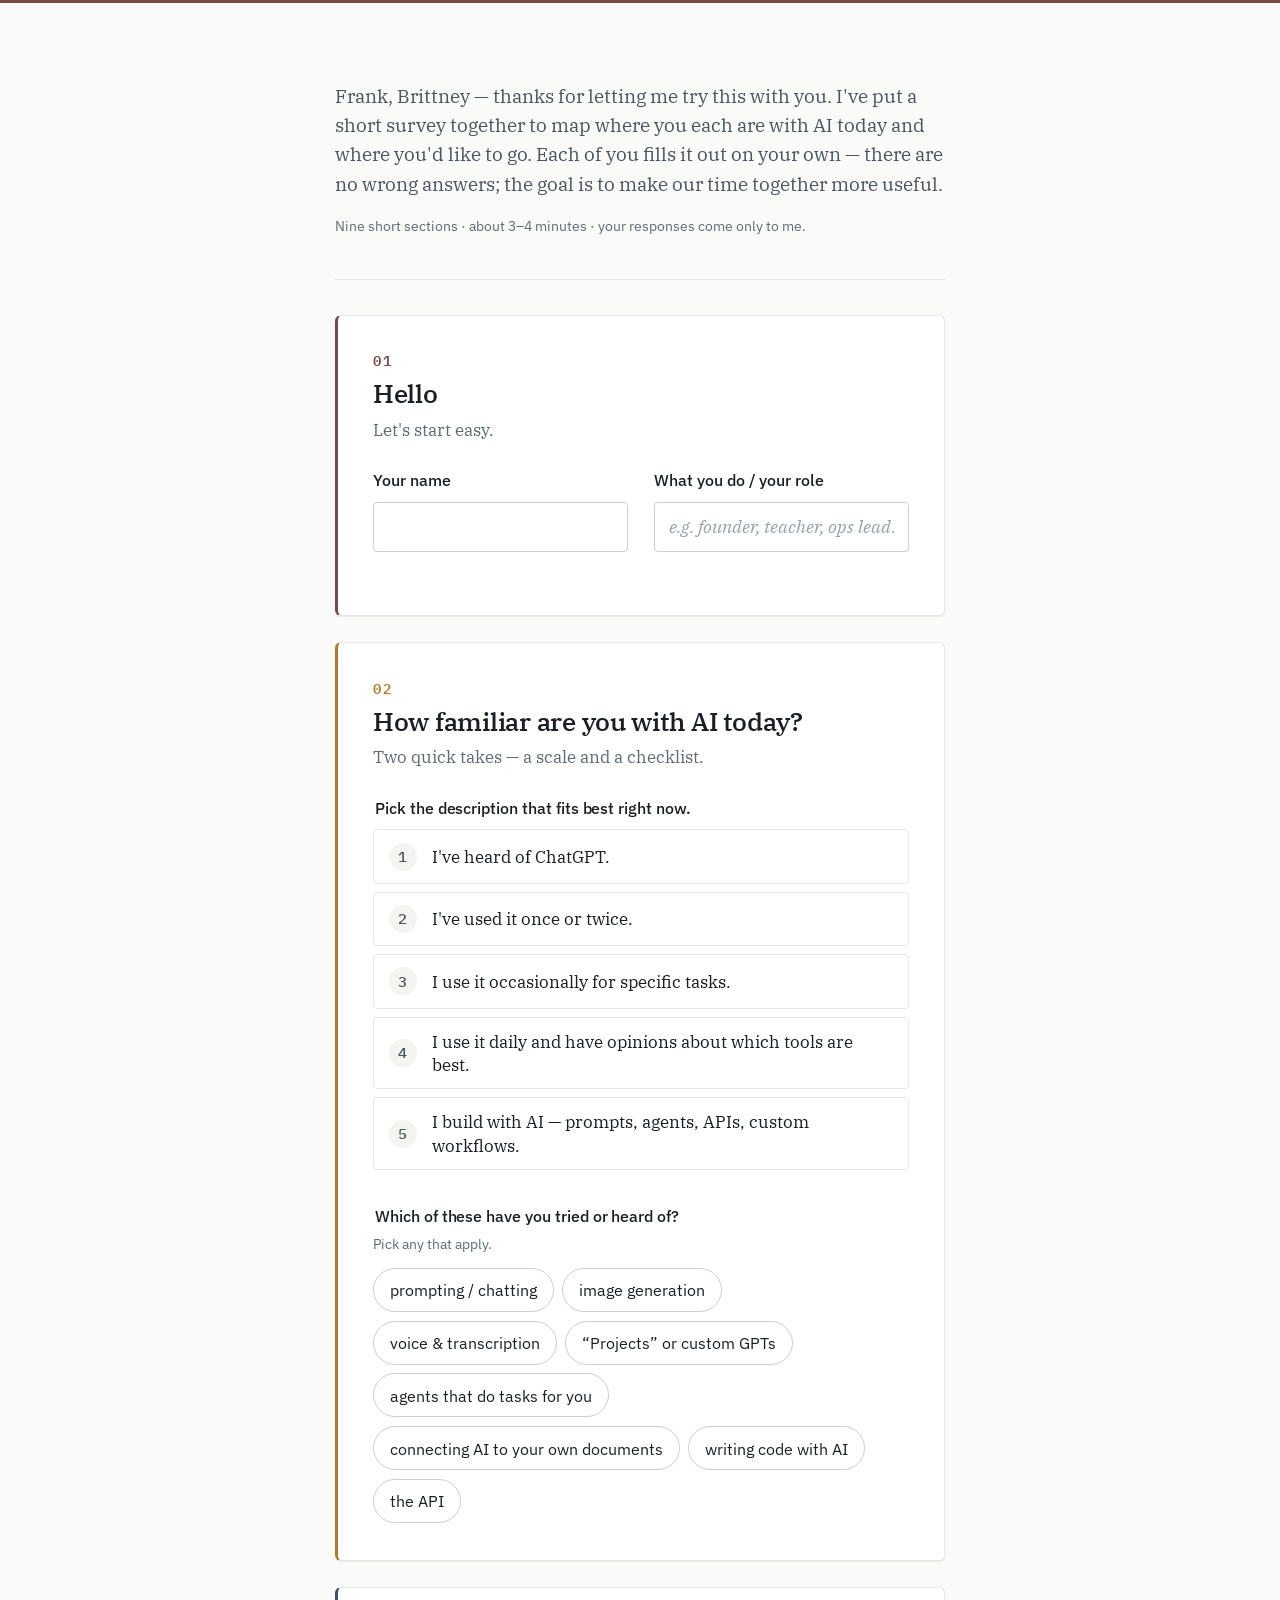
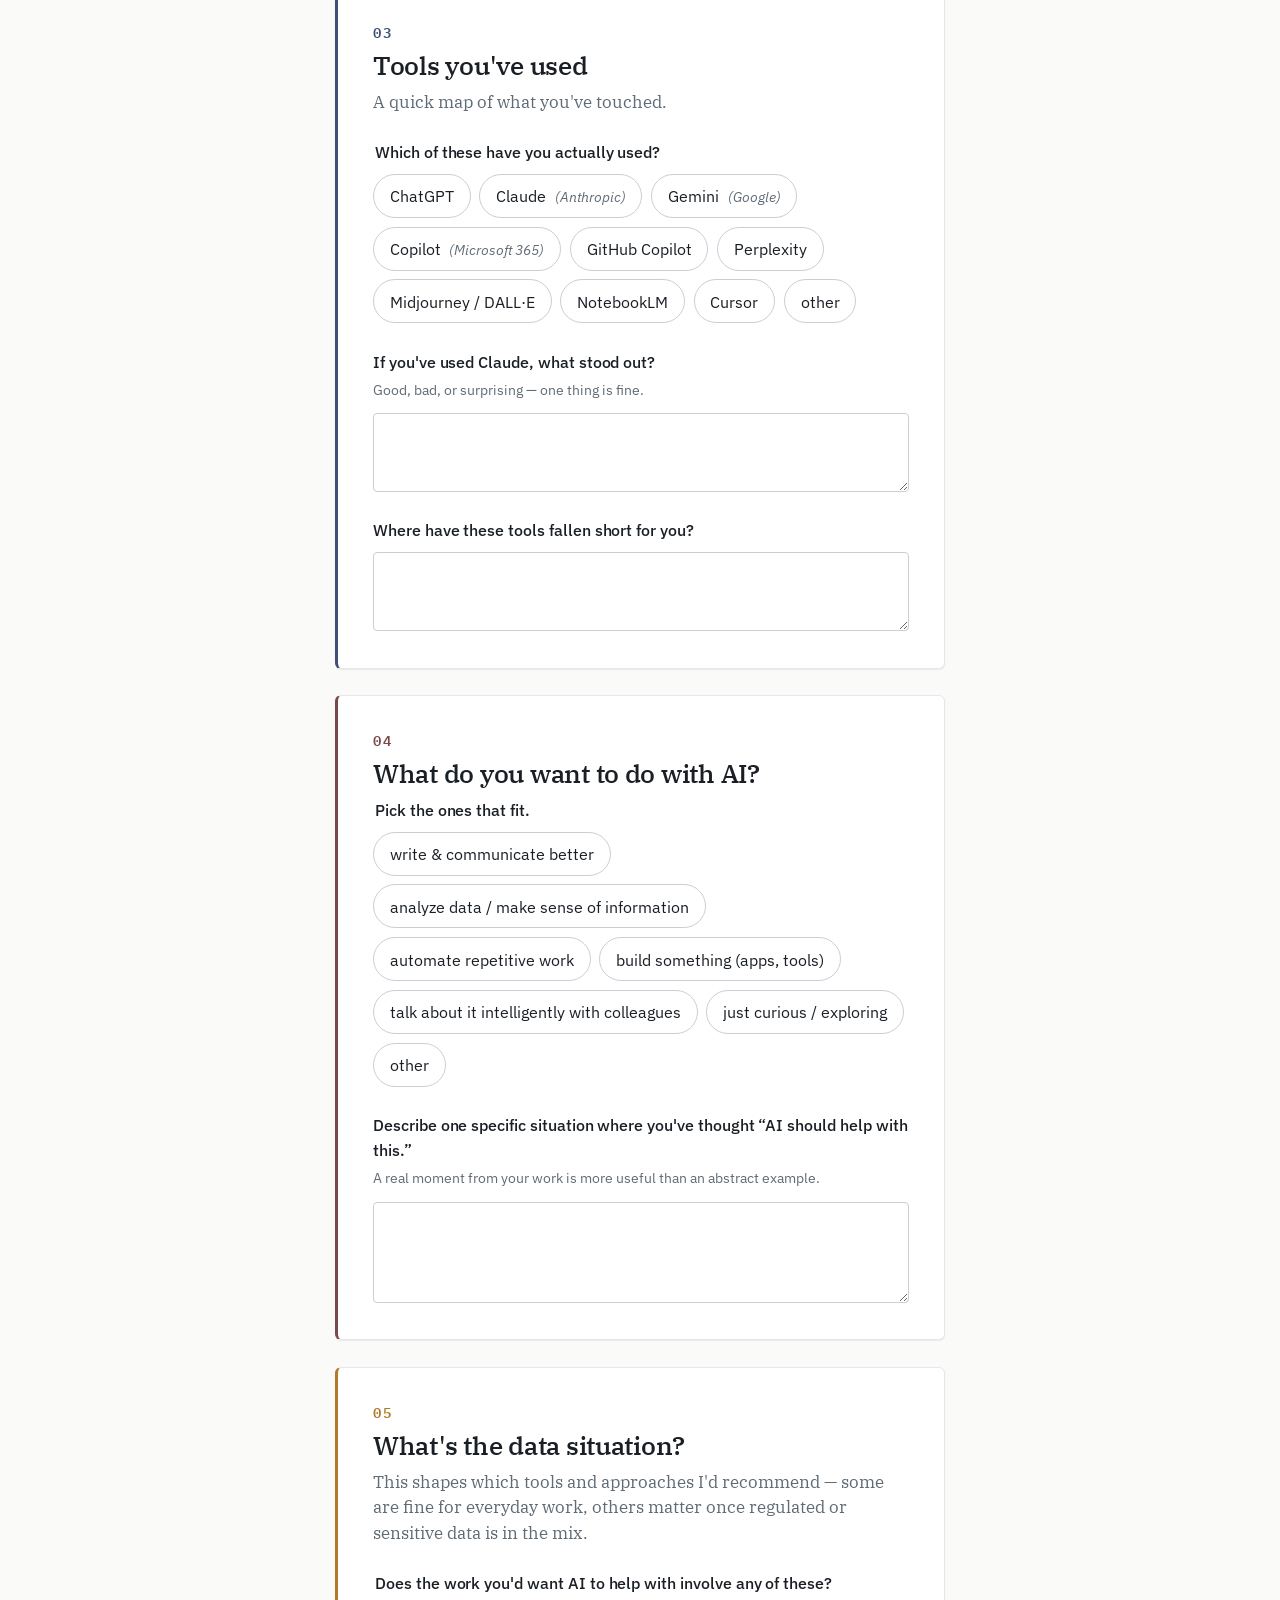
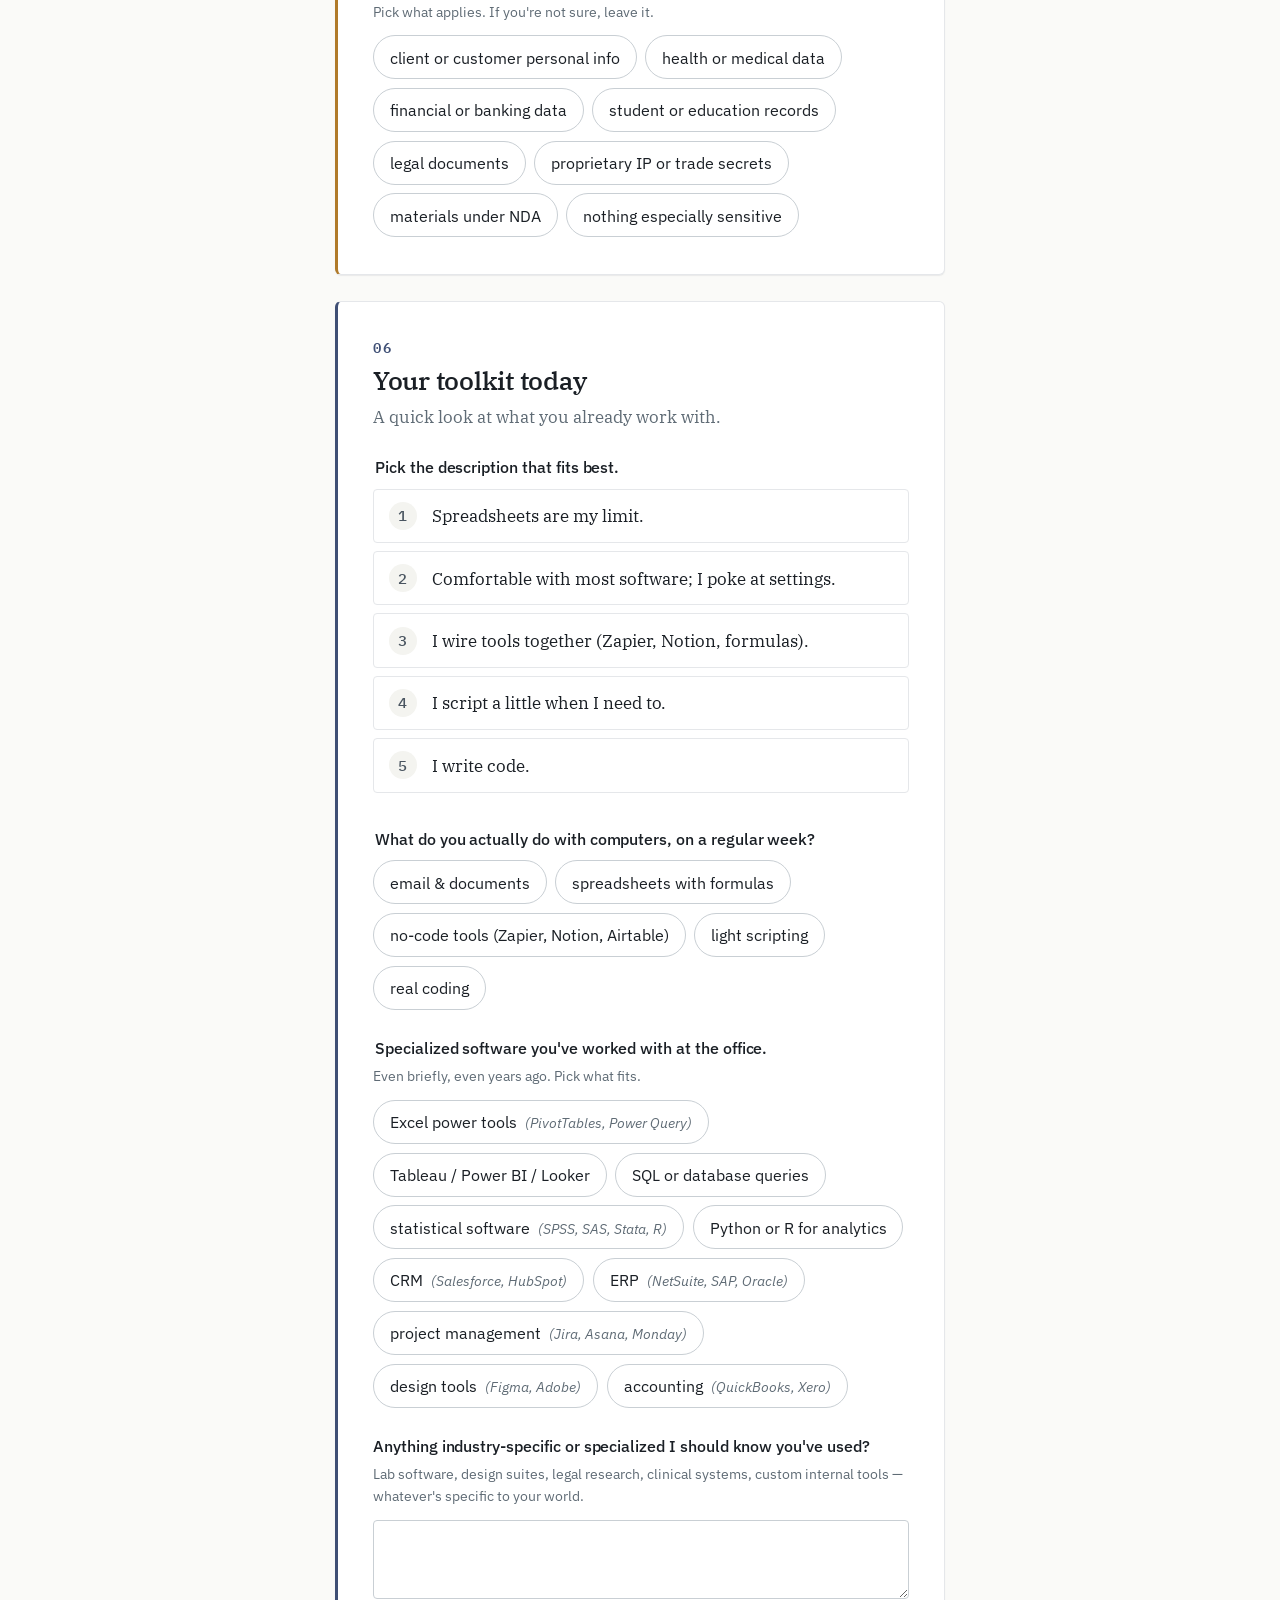
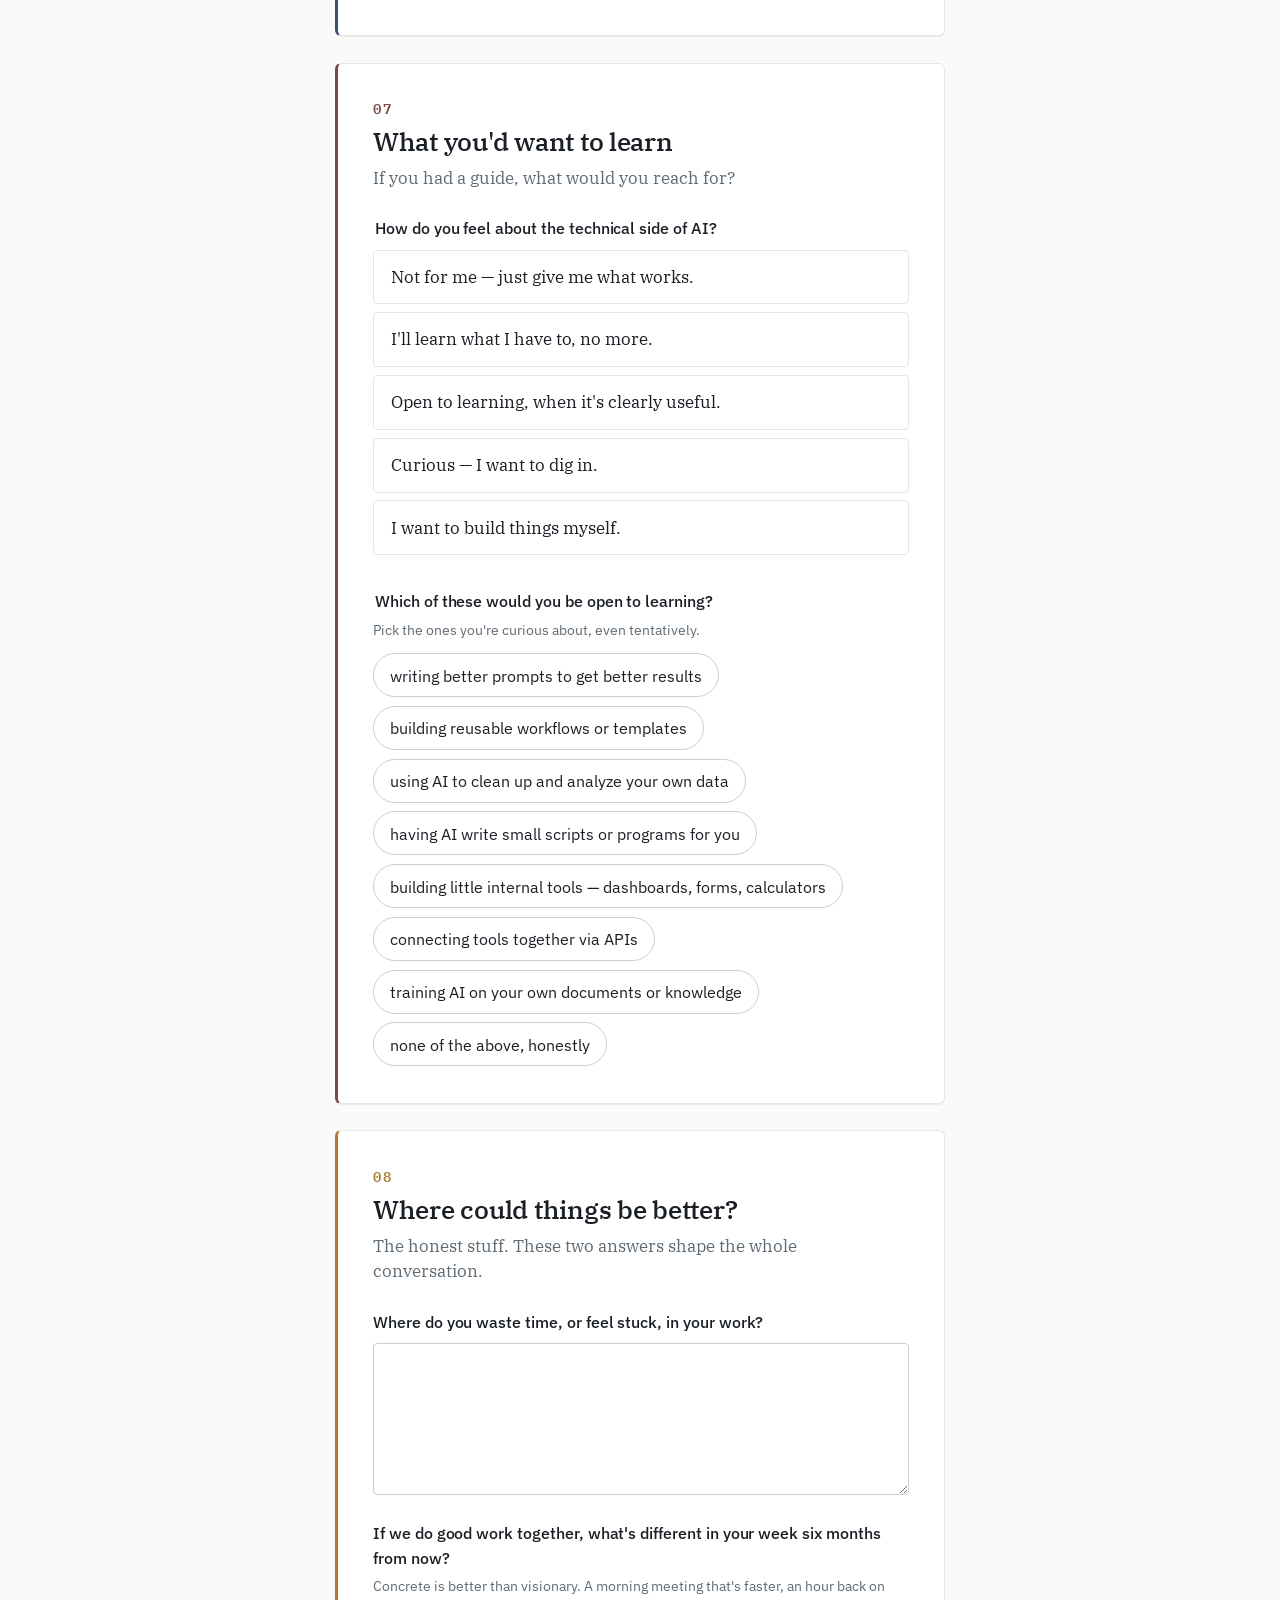
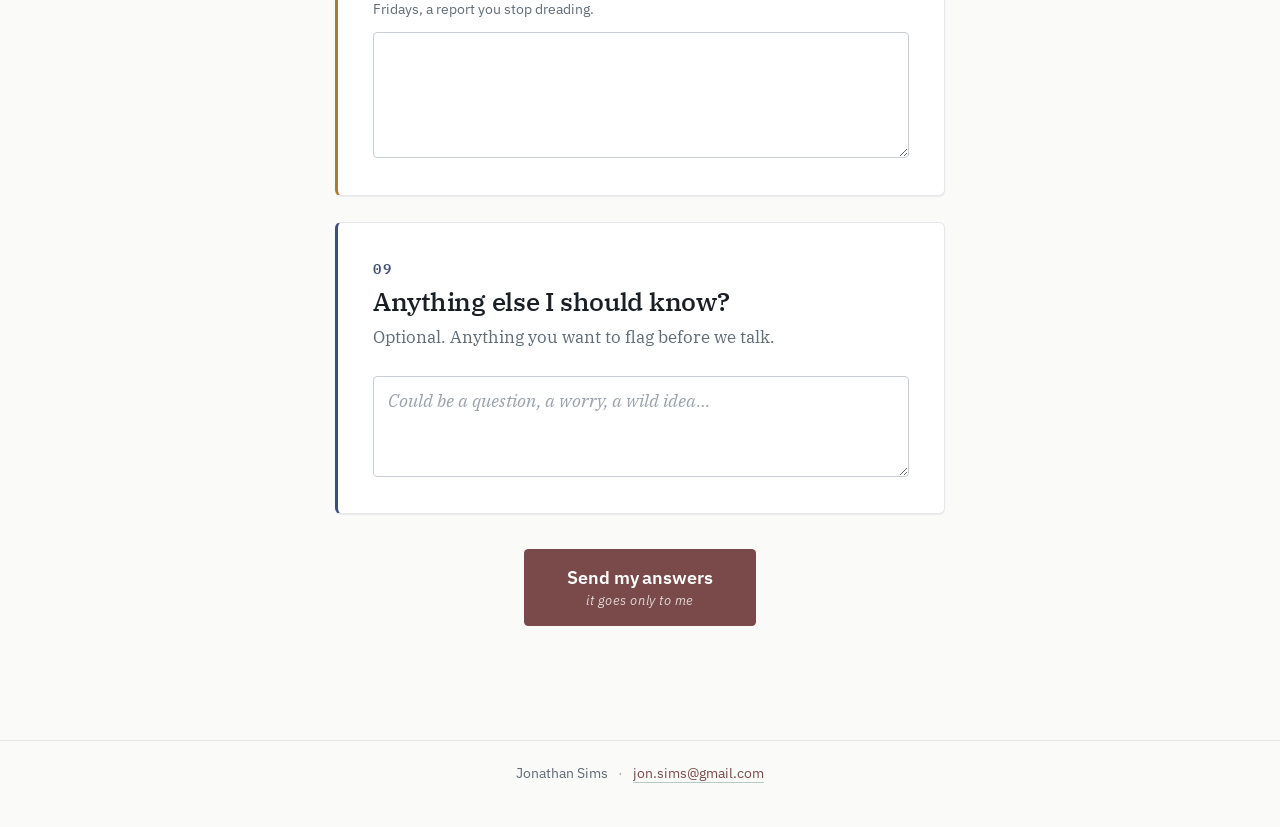
==== for-frank-and-brittney/index.html @ 2efb825a "Add per-client variant pattern + Frank & Brittney variant Generic form is locked at v1.0 (tagged sep" ====
<!doctype html>
<html lang="en">
<head>
  <meta charset="utf-8" />
  <meta name="viewport" content="width=device-width, initial-scale=1, viewport-fit=cover" />
  <meta name="theme-color" content="#2C3540" />
  <title>A short survey · for Frank &amp; Brittney</title>
  <meta name="description" content="A short survey to map where you are with AI today and where you'd like to go." />

  <link rel="preconnect" href="https://fonts.googleapis.com" />
  <link rel="preconnect" href="https://fonts.gstatic.com" crossorigin />
  <link href="https://fonts.googleapis.com/css2?family=IBM+Plex+Sans:wght@400;500;600&family=IBM+Plex+Serif:ital,wght@0,400;0,500;1,400&family=IBM+Plex+Mono:wght@500&display=swap" rel="stylesheet" />

  <link rel="stylesheet" href="../style.css" />
  <link rel="stylesheet" href="variant.css" />
</head>
<body>

  <div class="masthead-rule"></div>

  <main class="page">

    <h1 class="sr-only">A short survey</h1>

    <section class="masthead">
      <p class="lede">
        Frank, Brittney &mdash; thanks for letting me try this with you. I've put
        a short survey together to map where you each are with AI today and
        where you'd like to go. Each of you fills it out on your own &mdash;
        there are no wrong answers; the goal is to make our time together
        more useful.
      </p>
      <p class="lede-meta">Nine short sections · about 3&ndash;4 minutes · your responses come only to me.</p>
    </section>

    <form id="survey" novalidate data-client="frank-and-brittney">

      <!-- 1. Hello -->
      <section class="card" data-section="hello">
        <p class="card-num">01</p>
        <h2>Hello</h2>
        <p class="card-intro">Let's start easy.</p>

        <div class="field-row">
          <label class="field">
            <span class="field-label">Your name</span>
            <input type="text" name="name" autocomplete="name" required />
          </label>
          <label class="field">
            <span class="field-label">What you do / your role</span>
            <input type="text" name="role" autocomplete="organization-title" placeholder="e.g. founder, teacher, ops lead&hellip;" />
          </label>
        </div>
      </section>

      <!-- 2. AI familiarity -->
      <section class="card" data-section="familiarity">
        <p class="card-num">02</p>
        <h2>How familiar are you with AI today?</h2>
        <p class="card-intro">Two quick takes &mdash; a scale and a checklist.</p>

        <fieldset class="field scale-field" data-required aria-required="true">
          <legend class="field-label">Pick the description that fits best right now.</legend>
          <label class="scale-option">
            <input type="radio" name="ai_familiarity" value="1" />
            <span class="scale-num">1</span>
            <span class="scale-text">I've heard of ChatGPT.</span>
          </label>
          <label class="scale-option">
            <input type="radio" name="ai_familiarity" value="2" />
            <span class="scale-num">2</span>
            <span class="scale-text">I've used it once or twice.</span>
          </label>
          <label class="scale-option">
            <input type="radio" name="ai_familiarity" value="3" />
            <span class="scale-num">3</span>
            <span class="scale-text">I use it occasionally for specific tasks.</span>
          </label>
          <label class="scale-option">
            <input type="radio" name="ai_familiarity" value="4" />
            <span class="scale-num">4</span>
            <span class="scale-text">I use it daily and have opinions about which tools are best.</span>
          </label>
          <label class="scale-option">
            <input type="radio" name="ai_familiarity" value="5" />
            <span class="scale-num">5</span>
            <span class="scale-text">I build with AI &mdash; prompts, agents, APIs, custom workflows.</span>
          </label>
        </fieldset>

        <fieldset class="field chips-field">
          <legend class="field-label">Which of these have you tried or heard of?</legend>
          <p class="field-help">Pick any that apply.</p>
          <div class="chips">
            <label class="chip"><input type="checkbox" name="ai_concepts_known" value="prompting" /><span>prompting / chatting</span></label>
            <label class="chip"><input type="checkbox" name="ai_concepts_known" value="image_gen" /><span>image generation</span></label>
            <label class="chip"><input type="checkbox" name="ai_concepts_known" value="voice" /><span>voice &amp; transcription</span></label>
            <label class="chip"><input type="checkbox" name="ai_concepts_known" value="custom_gpts" /><span>&ldquo;Projects&rdquo; or custom GPTs</span></label>
            <label class="chip"><input type="checkbox" name="ai_concepts_known" value="agents" /><span>agents that do tasks for you</span></label>
            <label class="chip"><input type="checkbox" name="ai_concepts_known" value="rag" /><span>connecting AI to your own documents</span></label>
            <label class="chip"><input type="checkbox" name="ai_concepts_known" value="code" /><span>writing code with AI</span></label>
            <label class="chip"><input type="checkbox" name="ai_concepts_known" value="api" /><span>the API</span></label>
          </div>
        </fieldset>
      </section>

      <!-- 3. Tools used + Anthropic -->
      <section class="card" data-section="tools">
        <p class="card-num">03</p>
        <h2>Tools you've used</h2>
        <p class="card-intro">A quick map of what you've touched.</p>

        <fieldset class="field chips-field">
          <legend class="field-label">Which of these have you actually used?</legend>
          <div class="chips">
            <label class="chip"><input type="checkbox" name="tools_used" value="chatgpt" /><span>ChatGPT</span></label>
            <label class="chip"><input type="checkbox" name="tools_used" value="claude" /><span>Claude <em class="chip-note">(Anthropic)</em></span></label>
            <label class="chip"><input type="checkbox" name="tools_used" value="gemini" /><span>Gemini <em class="chip-note">(Google)</em></span></label>
            <label class="chip"><input type="checkbox" name="tools_used" value="copilot_365" /><span>Copilot <em class="chip-note">(Microsoft 365)</em></span></label>
            <label class="chip"><input type="checkbox" name="tools_used" value="github_copilot" /><span>GitHub Copilot</span></label>
            <label class="chip"><input type="checkbox" name="tools_used" value="perplexity" /><span>Perplexity</span></label>
            <label class="chip"><input type="checkbox" name="tools_used" value="image_gen" /><span>Midjourney / DALL&middot;E</span></label>
            <label class="chip"><input type="checkbox" name="tools_used" value="notebooklm" /><span>NotebookLM</span></label>
            <label class="chip"><input type="checkbox" name="tools_used" value="cursor" /><span>Cursor</span></label>
            <label class="chip"><input type="checkbox" name="tools_used" value="other" /><span>other</span></label>
          </div>
        </fieldset>

        <div class="field">
          <label class="field-label" for="anthropic_experience">If you've used Claude, what stood out?</label>
          <p class="field-help" id="help-anthropic_experience">Good, bad, or surprising &mdash; one thing is fine.</p>
          <textarea id="anthropic_experience" name="anthropic_experience" rows="2" aria-describedby="help-anthropic_experience"></textarea>
        </div>

        <label class="field">
          <span class="field-label">Where have these tools fallen short for you?</span>
          <textarea name="tools_shortfalls" rows="2"></textarea>
        </label>
      </section>

      <!-- 4. Goals -->
      <section class="card" data-section="goals">
        <p class="card-num">04</p>
        <h2>What do you want to do with AI?</h2>

        <fieldset class="field chips-field">
          <legend class="field-label">Pick the ones that fit.</legend>
          <div class="chips">
            <label class="chip"><input type="checkbox" name="goals" value="write" /><span>write &amp; communicate better</span></label>
            <label class="chip"><input type="checkbox" name="goals" value="analyze" /><span>analyze data / make sense of information</span></label>
            <label class="chip"><input type="checkbox" name="goals" value="automate" /><span>automate repetitive work</span></label>
            <label class="chip"><input type="checkbox" name="goals" value="build" /><span>build something (apps, tools)</span></label>
            <label class="chip"><input type="checkbox" name="goals" value="converse" /><span>talk about it intelligently with colleagues</span></label>
            <label class="chip"><input type="checkbox" name="goals" value="curious" /><span>just curious / exploring</span></label>
            <label class="chip"><input type="checkbox" name="goals" value="other" /><span>other</span></label>
          </div>
        </fieldset>

        <div class="field">
          <label class="field-label" for="specific_situation">Describe one specific situation where you've thought &ldquo;AI should help with this.&rdquo;</label>
          <p class="field-help" id="help-specific_situation">A real moment from your work is more useful than an abstract example.</p>
          <textarea id="specific_situation" name="specific_situation" rows="3" aria-describedby="help-specific_situation"></textarea>
        </div>
      </section>

      <!-- 5. Data & privacy -->
      <section class="card" data-section="data">
        <p class="card-num">05</p>
        <h2>What's the data situation?</h2>
        <p class="card-intro">This shapes which tools and approaches I'd recommend &mdash; some are fine for everyday work, others matter once regulated or sensitive data is in the mix.</p>

        <fieldset class="field chips-field">
          <legend class="field-label">Does the work you'd want AI to help with involve any of these?</legend>
          <p class="field-help">Pick what applies. If you're not sure, leave it.</p>
          <div class="chips">
            <label class="chip"><input type="checkbox" name="regulated_data" value="customer_pii" /><span>client or customer personal info</span></label>
            <label class="chip"><input type="checkbox" name="regulated_data" value="health" /><span>health or medical data</span></label>
            <label class="chip"><input type="checkbox" name="regulated_data" value="financial" /><span>financial or banking data</span></label>
            <label class="chip"><input type="checkbox" name="regulated_data" value="student" /><span>student or education records</span></label>
            <label class="chip"><input type="checkbox" name="regulated_data" value="legal" /><span>legal documents</span></label>
            <label class="chip"><input type="checkbox" name="regulated_data" value="ip" /><span>proprietary IP or trade secrets</span></label>
            <label class="chip"><input type="checkbox" name="regulated_data" value="nda" /><span>materials under NDA</span></label>
            <label class="chip"><input type="checkbox" name="regulated_data" value="nothing_sensitive" /><span>nothing especially sensitive</span></label>
          </div>
        </fieldset>
      </section>

      <!-- 6. Your toolkit -->
      <section class="card" data-section="toolkit">
        <p class="card-num">06</p>
        <h2>Your toolkit today</h2>
        <p class="card-intro">A quick look at what you already work with.</p>

        <fieldset class="field scale-field" data-required aria-required="true">
          <legend class="field-label">Pick the description that fits best.</legend>
          <label class="scale-option">
            <input type="radio" name="tech_comfort" value="1" />
            <span class="scale-num">1</span>
            <span class="scale-text">Spreadsheets are my limit.</span>
          </label>
          <label class="scale-option">
            <input type="radio" name="tech_comfort" value="2" />
            <span class="scale-num">2</span>
            <span class="scale-text">Comfortable with most software; I poke at settings.</span>
          </label>
          <label class="scale-option">
            <input type="radio" name="tech_comfort" value="3" />
            <span class="scale-num">3</span>
            <span class="scale-text">I wire tools together (Zapier, Notion, formulas).</span>
          </label>
          <label class="scale-option">
            <input type="radio" name="tech_comfort" value="4" />
            <span class="scale-num">4</span>
            <span class="scale-text">I script a little when I need to.</span>
          </label>
          <label class="scale-option">
            <input type="radio" name="tech_comfort" value="5" />
            <span class="scale-num">5</span>
            <span class="scale-text">I write code.</span>
          </label>
        </fieldset>

        <fieldset class="field chips-field">
          <legend class="field-label">What do you actually do with computers, on a regular week?</legend>
          <div class="chips">
            <label class="chip"><input type="checkbox" name="tech_activities" value="email_docs" /><span>email &amp; documents</span></label>
            <label class="chip"><input type="checkbox" name="tech_activities" value="formulas" /><span>spreadsheets with formulas</span></label>
            <label class="chip"><input type="checkbox" name="tech_activities" value="no_code" /><span>no-code tools (Zapier, Notion, Airtable)</span></label>
            <label class="chip"><input type="checkbox" name="tech_activities" value="scripting" /><span>light scripting</span></label>
            <label class="chip"><input type="checkbox" name="tech_activities" value="coding" /><span>real coding</span></label>
          </div>
        </fieldset>

        <fieldset class="field chips-field">
          <legend class="field-label">Specialized software you've worked with at the office.</legend>
          <p class="field-help">Even briefly, even years ago. Pick what fits.</p>
          <div class="chips">
            <label class="chip"><input type="checkbox" name="specialized_software" value="excel_power" /><span>Excel power tools <em class="chip-note">(PivotTables, Power Query)</em></span></label>
            <label class="chip"><input type="checkbox" name="specialized_software" value="bi" /><span>Tableau / Power BI / Looker</span></label>
            <label class="chip"><input type="checkbox" name="specialized_software" value="sql" /><span>SQL or database queries</span></label>
            <label class="chip"><input type="checkbox" name="specialized_software" value="stats" /><span>statistical software <em class="chip-note">(SPSS, SAS, Stata, R)</em></span></label>
            <label class="chip"><input type="checkbox" name="specialized_software" value="python_r" /><span>Python or R for analytics</span></label>
            <label class="chip"><input type="checkbox" name="specialized_software" value="crm" /><span>CRM <em class="chip-note">(Salesforce, HubSpot)</em></span></label>
            <label class="chip"><input type="checkbox" name="specialized_software" value="erp" /><span>ERP <em class="chip-note">(NetSuite, SAP, Oracle)</em></span></label>
            <label class="chip"><input type="checkbox" name="specialized_software" value="pm" /><span>project management <em class="chip-note">(Jira, Asana, Monday)</em></span></label>
            <label class="chip"><input type="checkbox" name="specialized_software" value="design" /><span>design tools <em class="chip-note">(Figma, Adobe)</em></span></label>
            <label class="chip"><input type="checkbox" name="specialized_software" value="accounting" /><span>accounting <em class="chip-note">(QuickBooks, Xero)</em></span></label>
          </div>
        </fieldset>

        <div class="field">
          <label class="field-label" for="other_software">Anything industry-specific or specialized I should know you've used?</label>
          <p class="field-help" id="help-other_software">Lab software, design suites, legal research, clinical systems, custom internal tools &mdash; whatever's specific to your world.</p>
          <textarea id="other_software" name="other_software" rows="2" aria-describedby="help-other_software"></textarea>
        </div>
      </section>

      <!-- 7. What you'd want to learn -->
      <section class="card" data-section="learn">
        <p class="card-num">07</p>
        <h2>What you'd want to learn</h2>
        <p class="card-intro">If you had a guide, what would you reach for?</p>

        <fieldset class="field radio-stack-field">
          <legend class="field-label">How do you feel about the technical side of AI?</legend>
          <label class="radio-stack"><input type="radio" name="tech_curiosity" value="not_for_me" /><span>Not for me &mdash; just give me what works.</span></label>
          <label class="radio-stack"><input type="radio" name="tech_curiosity" value="reluctant" /><span>I'll learn what I have to, no more.</span></label>
          <label class="radio-stack"><input type="radio" name="tech_curiosity" value="conditional" /><span>Open to learning, when it's clearly useful.</span></label>
          <label class="radio-stack"><input type="radio" name="tech_curiosity" value="curious" /><span>Curious &mdash; I want to dig in.</span></label>
          <label class="radio-stack"><input type="radio" name="tech_curiosity" value="build" /><span>I want to build things myself.</span></label>
        </fieldset>

        <fieldset class="field chips-field">
          <legend class="field-label">Which of these would you be open to learning?</legend>
          <p class="field-help">Pick the ones you're curious about, even tentatively.</p>
          <div class="chips">
            <label class="chip"><input type="checkbox" name="learning_openness" value="prompting" /><span>writing better prompts to get better results</span></label>
            <label class="chip"><input type="checkbox" name="learning_openness" value="workflows" /><span>building reusable workflows or templates</span></label>
            <label class="chip"><input type="checkbox" name="learning_openness" value="own_data" /><span>using AI to clean up and analyze your own data</span></label>
            <label class="chip"><input type="checkbox" name="learning_openness" value="scripts" /><span>having AI write small scripts or programs for you</span></label>
            <label class="chip"><input type="checkbox" name="learning_openness" value="little_tools" /><span>building little internal tools &mdash; dashboards, forms, calculators</span></label>
            <label class="chip"><input type="checkbox" name="learning_openness" value="apis" /><span>connecting tools together via APIs</span></label>
            <label class="chip"><input type="checkbox" name="learning_openness" value="own_knowledge" /><span>training AI on your own documents or knowledge</span></label>
            <label class="chip"><input type="checkbox" name="learning_openness" value="none" /><span>none of the above, honestly</span></label>
          </div>
        </fieldset>
      </section>

      <!-- 8. Where could things be better -->
      <section class="card" data-section="pain">
        <p class="card-num">08</p>
        <h2>Where could things be better?</h2>
        <p class="card-intro">The honest stuff. These two answers shape the whole conversation.</p>

        <label class="field">
          <span class="field-label">Where do you waste time, or feel stuck, in your work?</span>
          <textarea name="pain_points" rows="5"></textarea>
        </label>

        <div class="field">
          <label class="field-label" for="success_six_months">If we do good work together, what's different in your week six months from now?</label>
          <p class="field-help" id="help-success_six_months">Concrete is better than visionary. A morning meeting that's faster, an hour back on Fridays, a report you stop dreading.</p>
          <textarea id="success_six_months" name="success_six_months" rows="4" aria-describedby="help-success_six_months"></textarea>
        </div>
      </section>

      <!-- 9. Anything else -->
      <section class="card" data-section="else">
        <p class="card-num">09</p>
        <h2>Anything else I should know?</h2>
        <p class="card-intro">Optional. Anything you want to flag before we talk.</p>

        <label class="field">
          <span class="sr-only">Anything else</span>
          <textarea name="anything_else" rows="3" placeholder="Could be a question, a worry, a wild idea&hellip;"></textarea>
        </label>
      </section>

      <!-- Submit -->
      <div class="submit-row">
        <button type="submit" class="submit-btn">
          <span class="submit-label">Send my answers</span>
          <span class="submit-sub">it goes only to me</span>
        </button>
        <p class="submit-error" role="alert" hidden></p>
      </div>

    </form>

    <!-- Thank-you state -->
    <section id="thanks" class="thanks" hidden>
      <p class="kicker">Got it.</p>
      <h2>Thanks, <span id="thanks-name">friend</span>.</h2>
      <p class="lede">I'll read through and we'll talk soon. Anything else, just text me.</p>
      <p class="signoff">&mdash; Jon</p>
    </section>

  </main>

  <footer class="page-footer">
    <span>Jonathan Sims</span>
    <span class="dot">&middot;</span>
    <a href="mailto:jon.sims@gmail.com">jon.sims@gmail.com</a>
  </footer>

  <script src="../form.js" defer></script>
</body>
</html>
---- style.css ----
/* ==========================================================================
   AI Intake Survey — `jonsims/ai-survey`
   Visual register: For Steve DNA (McKinsey / BCG / federal-report editorial)
   ========================================================================== */

:root {
  --accent: #0F5F4D;
  --accent-dark: #0A4A3B;
  --accent-tint: #E8F1ED;
  --accent-tint-strong: #D2E2DA;

  /* Secondary palette — used to cycle section accents (card numbers + left stripe) */
  --accent-2: #B07A2A;     /* warm amber / editorial gold */
  --accent-3: #3F4F75;     /* slate navy */

  --charcoal: #2C3540;
  --charcoal-soft: #4A5560;
  --rule: #1F2A33;
  --rule-soft: #C9CFD4;
  --rule-faint: #E5E7EA;

  --bg: #FFFFFF;
  --bg-soft: #FAFAF8;
  --bg-box: #F4F4F0;

  --text: #1A1F25;
  --text-muted: #5F6B75;

  --serif: "IBM Plex Serif", "Charter", "Source Serif Pro", Georgia, serif;
  --sans:  "IBM Plex Sans", "Helvetica Neue", Helvetica, Arial, sans-serif;
  --mono:  "IBM Plex Mono", "SF Mono", Menlo, monospace;

  --radius: 4px;
  --radius-lg: 6px;
  --shadow-card: 0 1px 0 rgba(31, 42, 51, 0.04), 0 1px 2px rgba(31, 42, 51, 0.04);
}

/* ----------------------------- reset / base ------------------------------- */

* { box-sizing: border-box; }

html {
  font-size: 17px;
  -webkit-text-size-adjust: 100%;
}

html, body {
  margin: 0;
  padding: 0;
  background: var(--bg-soft);
  color: var(--text);
  font-family: var(--serif);
  line-height: 1.55;
  -webkit-font-smoothing: antialiased;
  -moz-osx-font-smoothing: grayscale;
  text-rendering: optimizeLegibility;
}

h1, h2, h3 {
  font-family: var(--sans);
  font-weight: 600;
  letter-spacing: -0.008em;
  color: var(--text);
  margin: 0 0 0.6em;
}

p { margin: 0 0 0.85em; }

a {
  color: var(--accent);
  text-decoration: none;
  border-bottom: 1px solid rgba(15, 95, 77, 0.3);
}
a:hover { border-bottom-color: var(--accent); }

.sr-only {
  position: absolute;
  width: 1px; height: 1px;
  padding: 0; margin: -1px;
  overflow: hidden; clip: rect(0, 0, 0, 0);
  white-space: nowrap; border: 0;
}

/* -------------------------------- topbar ---------------------------------- */

.topbar {
  background: var(--charcoal);
  color: #FFFFFF;
  font-family: var(--sans);
  font-size: 0.72rem;
  letter-spacing: 0.1em;
  text-transform: uppercase;
  padding: 0.65rem 1.25rem;
  display: flex;
  flex-wrap: wrap;
  justify-content: space-between;
  align-items: center;
  gap: 0.4rem 1rem;
}
.topbar-label {
  font-weight: 600;
}
.topbar-meta {
  opacity: 0.78;
  font-size: 0.68rem;
}

.masthead-rule {
  height: 3px;
  background: var(--accent);
}

/* --------------------------------- page ----------------------------------- */

.page {
  max-width: 680px;
  margin: 0 auto;
  padding: 1.5rem 1.25rem 3rem;
}

/* ------------------------------- masthead --------------------------------- */

.masthead {
  padding: 1rem 0 2rem;
  border-bottom: 1px solid var(--rule-faint);
  margin-bottom: 2rem;
}

.kicker {
  font-family: var(--mono);
  text-transform: uppercase;
  font-size: 0.7rem;
  letter-spacing: 0.18em;
  color: var(--accent);
  margin: 0 0 0.9rem;
}

.masthead h1 {
  font-family: var(--serif);
  font-weight: 500;
  font-size: 1.85rem;
  line-height: 1.2;
  letter-spacing: -0.012em;
  margin: 0 0 1rem;
}

.lede {
  font-size: 1.02rem;
  color: var(--charcoal-soft);
  margin: 0 0 0.9rem;
  max-width: 56ch;
}

.lede-meta {
  font-family: var(--sans);
  font-size: 0.82rem;
  color: var(--text-muted);
  margin: 0;
}

.signoff {
  font-family: var(--serif);
  font-style: italic;
  font-size: 1rem;
  color: var(--charcoal-soft);
  text-align: center;
  margin: 1.6rem 0 0;
}

/* ---------------------------------- card ---------------------------------- */

.card {
  background: var(--bg);
  border: 1px solid var(--rule-faint);
  border-left: 3px solid var(--accent);
  border-radius: var(--radius-lg);
  box-shadow: var(--shadow-card);
  padding: 1.5rem 1.25rem 1.75rem;
  margin: 0 0 1.25rem;
}

.card-num {
  font-family: var(--mono);
  font-size: 0.78rem;
  font-weight: 600;
  letter-spacing: 0.18em;
  color: var(--accent);
  margin: 0 0 0.4rem;
}

/* Section accent cycle — three colors rotate through the nine sections so
   the form reads as a tour through chapters rather than a uniform list.
   Selection states (chips, scale options) stay primary green for consistency. */
.card:nth-of-type(3n+2) {
  border-left-color: var(--accent-2);
}
.card:nth-of-type(3n+2) .card-num {
  color: var(--accent-2);
}
.card:nth-of-type(3n) {
  border-left-color: var(--accent-3);
}
.card:nth-of-type(3n) .card-num {
  color: var(--accent-3);
}

.card h2 {
  font-family: var(--serif);
  font-weight: 500;
  font-size: 1.32rem;
  line-height: 1.25;
  letter-spacing: -0.01em;
  margin: 0 0 0.45rem;
}

.card-intro {
  color: var(--text-muted);
  font-size: 0.95rem;
  margin: 0 0 1.4rem;
  max-width: 52ch;
}

/* --------------------------------- field ---------------------------------- */

.field {
  display: block;
  margin: 0 0 1.5rem;
  border: 0;
  padding: 0;
}
.field:last-child { margin-bottom: 0; }

.field-label,
fieldset.field > legend.field-label {
  display: block;
  font-family: var(--sans);
  font-size: 0.92rem;
  font-weight: 500;
  color: var(--text);
  margin: 0 0 0.5rem;
  letter-spacing: -0.003em;
}

.field-help {
  font-family: var(--sans);
  font-size: 0.82rem;
  color: var(--text-muted);
  margin: -0.25rem 0 0.7rem;
}

.field-row {
  display: grid;
  grid-template-columns: 1fr;
  gap: 1.25rem;
}

/* text inputs + textareas */

input[type="text"],
input[type="email"],
textarea {
  width: 100%;
  display: block;
  font-family: var(--serif);
  font-size: 1rem;
  line-height: 1.45;
  color: var(--text);
  background: var(--bg);
  border: 1px solid var(--rule-soft);
  border-radius: var(--radius);
  padding: 0.65rem 0.8rem;
  transition: border-color 0.15s ease, box-shadow 0.15s ease;
  -webkit-appearance: none;
  appearance: none;
}

textarea {
  resize: vertical;
  min-height: 4.5em;
  font-family: var(--serif);
}

input[type="text"]:focus,
input[type="email"]:focus,
textarea:focus {
  outline: none;
  border-color: var(--accent);
  box-shadow: 0 0 0 3px var(--accent-tint);
}

input::placeholder, textarea::placeholder {
  color: #9AA3AC;
  font-style: italic;
}

/* iOS zoom-jump guard — keep all inputs ≥ 16px */
@media (max-width: 700px) {
  input[type="text"],
  input[type="email"],
  textarea,
  select {
    font-size: 16px;
  }
}

/* -------------------------- scale field (1–5) ----------------------------- */

.scale-field {
  display: block;
}

.scale-option {
  display: flex;
  align-items: center;
  gap: 0.85rem;
  padding: 0.7rem 0.85rem;
  margin: 0 0 0.45rem;
  background: var(--bg);
  border: 1px solid var(--rule-faint);
  border-radius: var(--radius);
  cursor: pointer;
  transition: background 0.12s ease, border-color 0.12s ease;
  min-height: 44px;
}
.scale-option:hover {
  background: var(--bg-soft);
  border-color: var(--rule-soft);
}
.scale-option input[type="radio"] {
  position: absolute;
  opacity: 0;
  pointer-events: none;
}
.scale-num {
  flex: 0 0 auto;
  width: 28px;
  height: 28px;
  border-radius: 50%;
  background: var(--bg-box);
  color: var(--charcoal-soft);
  font-family: var(--mono);
  font-weight: 500;
  font-size: 0.85rem;
  display: inline-flex;
  align-items: center;
  justify-content: center;
  transition: background 0.12s ease, color 0.12s ease;
}
.scale-text {
  font-family: var(--serif);
  font-size: 0.98rem;
  color: var(--text);
  line-height: 1.35;
}
.scale-option:has(input:checked) {
  background: var(--accent-tint);
  border-color: var(--accent);
}
.scale-option:has(input:checked) .scale-num {
  background: var(--accent);
  color: #FFFFFF;
}
.scale-option:focus-within {
  outline: 2px solid var(--accent);
  outline-offset: 1px;
}

/* ------------------------------- chips ------------------------------------ */

.chips-field { display: block; }

.chips {
  display: flex;
  flex-wrap: wrap;
  gap: 0.5rem;
}

.chip {
  position: relative;
  display: inline-flex;
  align-items: center;
  padding: 0.55rem 0.9rem;
  background: var(--bg);
  border: 1px solid var(--rule-soft);
  border-radius: 999px;
  font-family: var(--sans);
  font-size: 0.92rem;
  color: var(--text);
  cursor: pointer;
  transition: background 0.12s ease, border-color 0.12s ease, color 0.12s ease;
  min-height: 44px;
  line-height: 1.2;
}
.chip:hover {
  background: var(--bg-soft);
  border-color: var(--charcoal-soft);
}
.chip input[type="checkbox"] {
  position: absolute;
  opacity: 0;
  pointer-events: none;
}
.chip:has(input:checked) {
  background: var(--accent);
  border-color: var(--accent);
  color: #FFFFFF;
}
.chip:has(input:checked) .chip-note {
  color: rgba(255,255,255,0.78);
}
.chip:focus-within {
  outline: 2px solid var(--accent);
  outline-offset: 2px;
}
.chip-note {
  font-style: italic;
  color: var(--text-muted);
  font-size: 0.84em;
  margin-left: 0.35em;
}

/* -------------------------- radio stack ----------------------------------- */

.radio-stack-field {
  display: block;
}

.radio-stack {
  display: flex;
  align-items: center;
  padding: 0.75rem 0.95rem;
  margin: 0 0 0.45rem;
  background: var(--bg);
  border: 1px solid var(--rule-faint);
  border-radius: var(--radius);
  font-family: var(--serif);
  font-size: 0.98rem;
  cursor: pointer;
  transition: background 0.12s ease, border-color 0.12s ease;
  min-height: 44px;
}
.radio-stack:hover {
  background: var(--bg-soft);
  border-color: var(--rule-soft);
}
.radio-stack input[type="radio"] {
  position: absolute;
  opacity: 0;
  pointer-events: none;
}
.radio-stack:has(input:checked) {
  background: var(--accent-tint);
  border-color: var(--accent);
}
.radio-stack:focus-within {
  outline: 2px solid var(--accent);
  outline-offset: 1px;
}

/* --------------------------- field validation ----------------------------- */

.field.has-error input,
.field.has-error textarea,
fieldset.field.has-error {
  border-color: #B33A3A;
}
.field.has-error .field-label,
fieldset.field.has-error > legend.field-label {
  color: #B33A3A;
}
.field-error-msg {
  font-family: var(--sans);
  font-size: 0.82rem;
  color: #B33A3A;
  margin: 0.4rem 0 0;
}

/* --------------------------------- submit --------------------------------- */

.submit-row {
  margin: 2rem 0 1rem;
  text-align: center;
}

.submit-btn {
  display: inline-flex;
  flex-direction: column;
  align-items: center;
  gap: 0.18rem;
  padding: 0.9rem 2.4rem;
  background: var(--accent);
  color: #FFFFFF;
  border: 1px solid var(--accent);
  border-radius: var(--radius);
  font-family: var(--sans);
  cursor: pointer;
  transition: background 0.15s ease, transform 0.06s ease;
  min-height: 56px;
  min-width: 220px;
}
.submit-btn:hover {
  background: var(--accent-dark);
}
.submit-btn:active {
  transform: translateY(1px);
}
.submit-btn:disabled {
  opacity: 0.6;
  cursor: progress;
}
.submit-btn:focus-visible {
  outline: 2px solid var(--accent);
  outline-offset: 3px;
}
.submit-label {
  font-size: 1rem;
  font-weight: 600;
  letter-spacing: -0.005em;
}
.submit-sub {
  font-size: 0.75rem;
  letter-spacing: 0.04em;
  opacity: 0.78;
  font-style: italic;
}

.submit-error {
  font-family: var(--sans);
  color: #B33A3A;
  font-size: 0.9rem;
  margin: 0.9rem 0 0;
}

/* ------------------------------- thanks ----------------------------------- */

.thanks {
  background: var(--bg);
  border: 1px solid var(--rule-faint);
  border-radius: var(--radius-lg);
  box-shadow: var(--shadow-card);
  padding: 2.5rem 1.5rem;
  margin: 1rem 0 2rem;
  text-align: center;
}
.thanks h2 {
  font-family: var(--serif);
  font-weight: 500;
  font-size: 1.75rem;
  letter-spacing: -0.012em;
  margin: 0 0 0.8rem;
}
.thanks .lede {
  margin-left: auto;
  margin-right: auto;
  text-align: left;
  max-width: 46ch;
}

/* ------------------------------- footer ----------------------------------- */

.page-footer {
  text-align: center;
  font-family: var(--sans);
  font-size: 0.78rem;
  color: var(--text-muted);
  padding: 1.25rem 1rem 2.5rem;
  border-top: 1px solid var(--rule-faint);
  margin-top: 1.5rem;
}
.page-footer .dot { margin: 0 0.5em; opacity: 0.6; }

/* --------------------------- responsive ≥ 700 ----------------------------- */

@media (min-width: 700px) {

  html { font-size: 17.5px; }

  .topbar { padding: 0.6rem 2rem; }

  .page {
    padding: 2.25rem 2rem 4rem;
  }

  .masthead {
    padding: 1.5rem 0 2.4rem;
  }
  .masthead h1 {
    font-size: 2.35rem;
  }
  .lede {
    font-size: 1.08rem;
  }

  .card {
    padding: 1.9rem 2rem 2.1rem;
    margin-bottom: 1.5rem;
  }
  .card h2 {
    font-size: 1.5rem;
  }

  .field-row {
    grid-template-columns: 1fr 1fr;
    gap: 1.5rem;
  }
}

/* --------------------------- responsive ≥ 1024 ---------------------------- */

@media (min-width: 1024px) {
  .page {
    padding-top: 3rem;
  }
}

/* ------------------------- reduced motion --------------------------------- */

@media (prefers-reduced-motion: reduce) {
  * { transition: none !important; }
}

/* ------------------------- printable fallback ----------------------------- */

@media print {
  .topbar, .submit-row, .page-footer { display: none; }
  .card { box-shadow: none; border-color: var(--rule-soft); }
}
---- for-frank-and-brittney/variant.css ----
/* ==========================================================================
   Frank & Brittney variant — accent override

   This file is loaded *after* ../style.css so the :root overrides below
   win the cascade. Everything else (typography, layout, section-cycle
   secondary colors, dark/charcoal palette) inherits from the generic.

   The primary accent shifts from forest teal to a muted burgundy so this
   variant reads as visually distinct from the consulting-practice generic.
   The three-color section cycle (gold, navy) is unchanged — they still
   pair cleanly with burgundy.
   ========================================================================== */

:root {
  --accent:              #7A4A4A;  /* muted burgundy */
  --accent-dark:         #5C3838;  /* darker burgundy (hover, submit) */
  --accent-tint:         #EDDDDD;  /* light wash for focused inputs */
  --accent-tint-strong:  #DCC4C4;  /* used on stronger emphasis states */
}
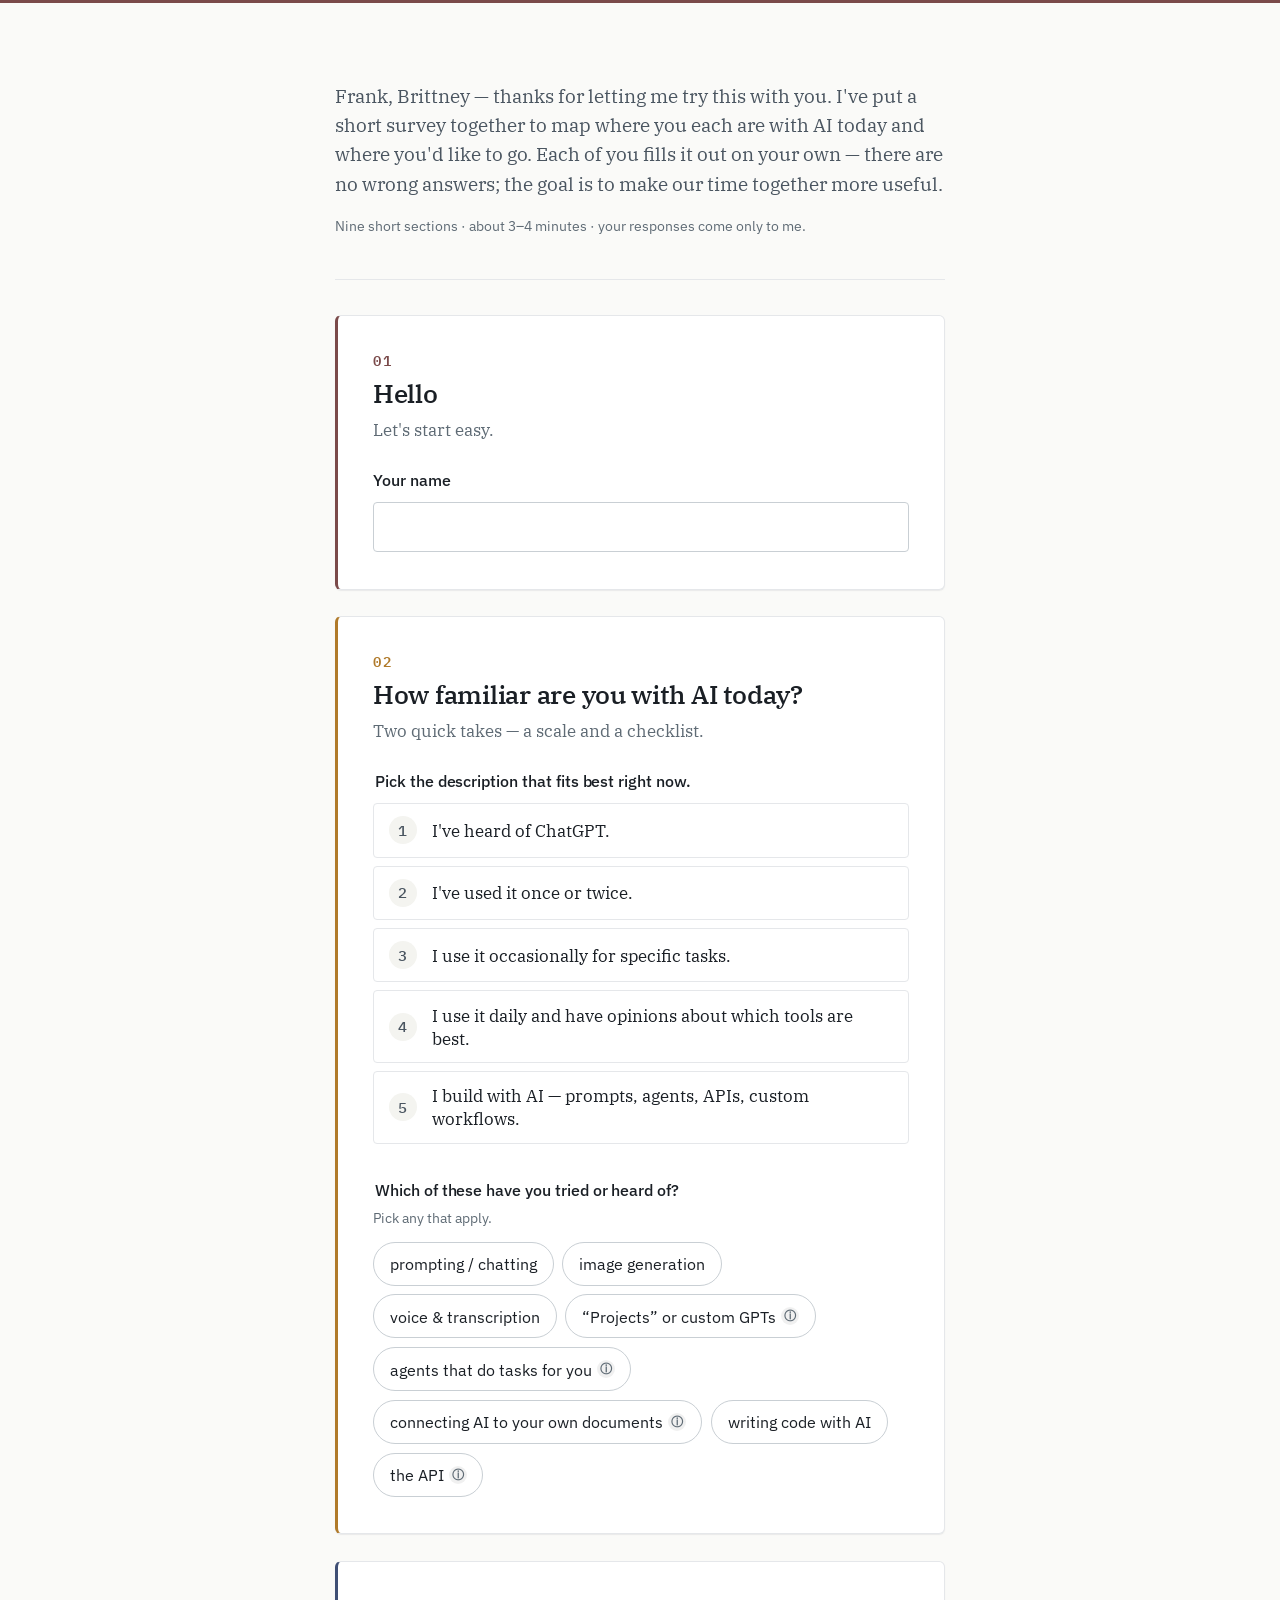
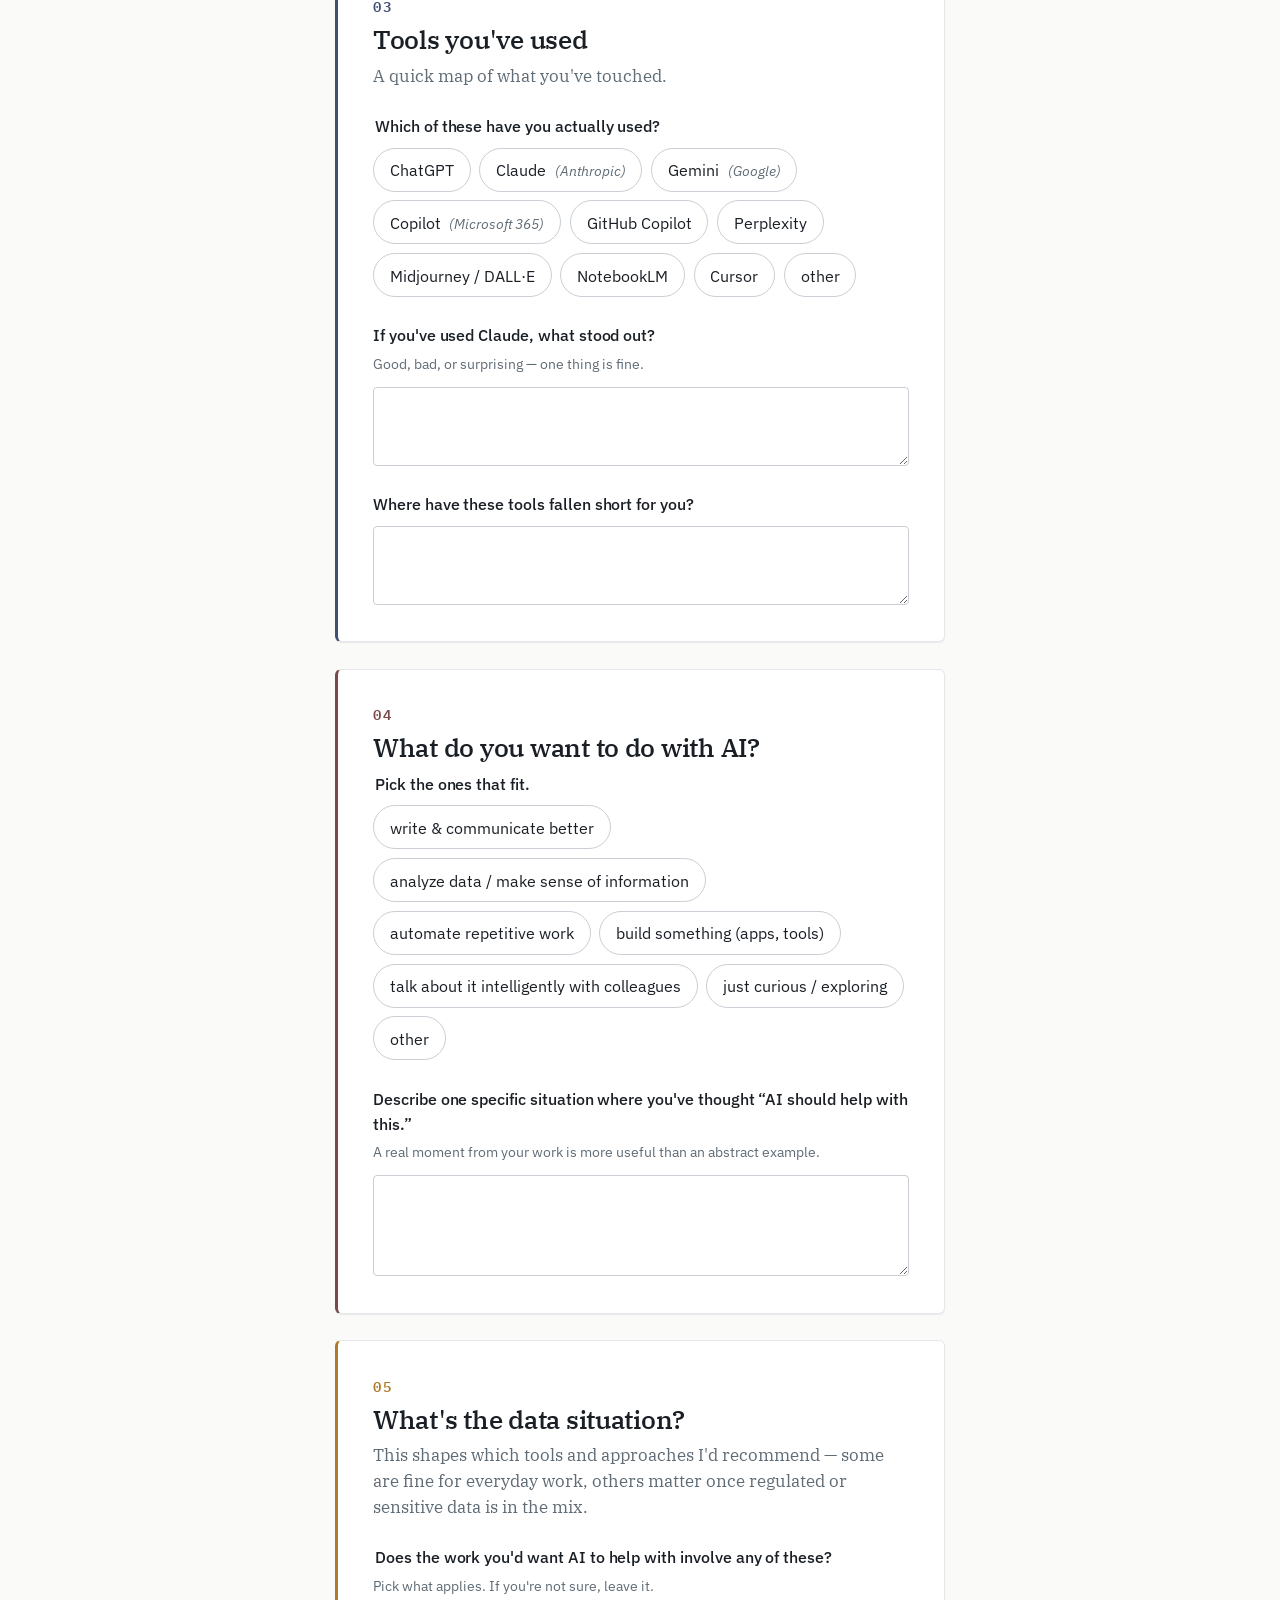
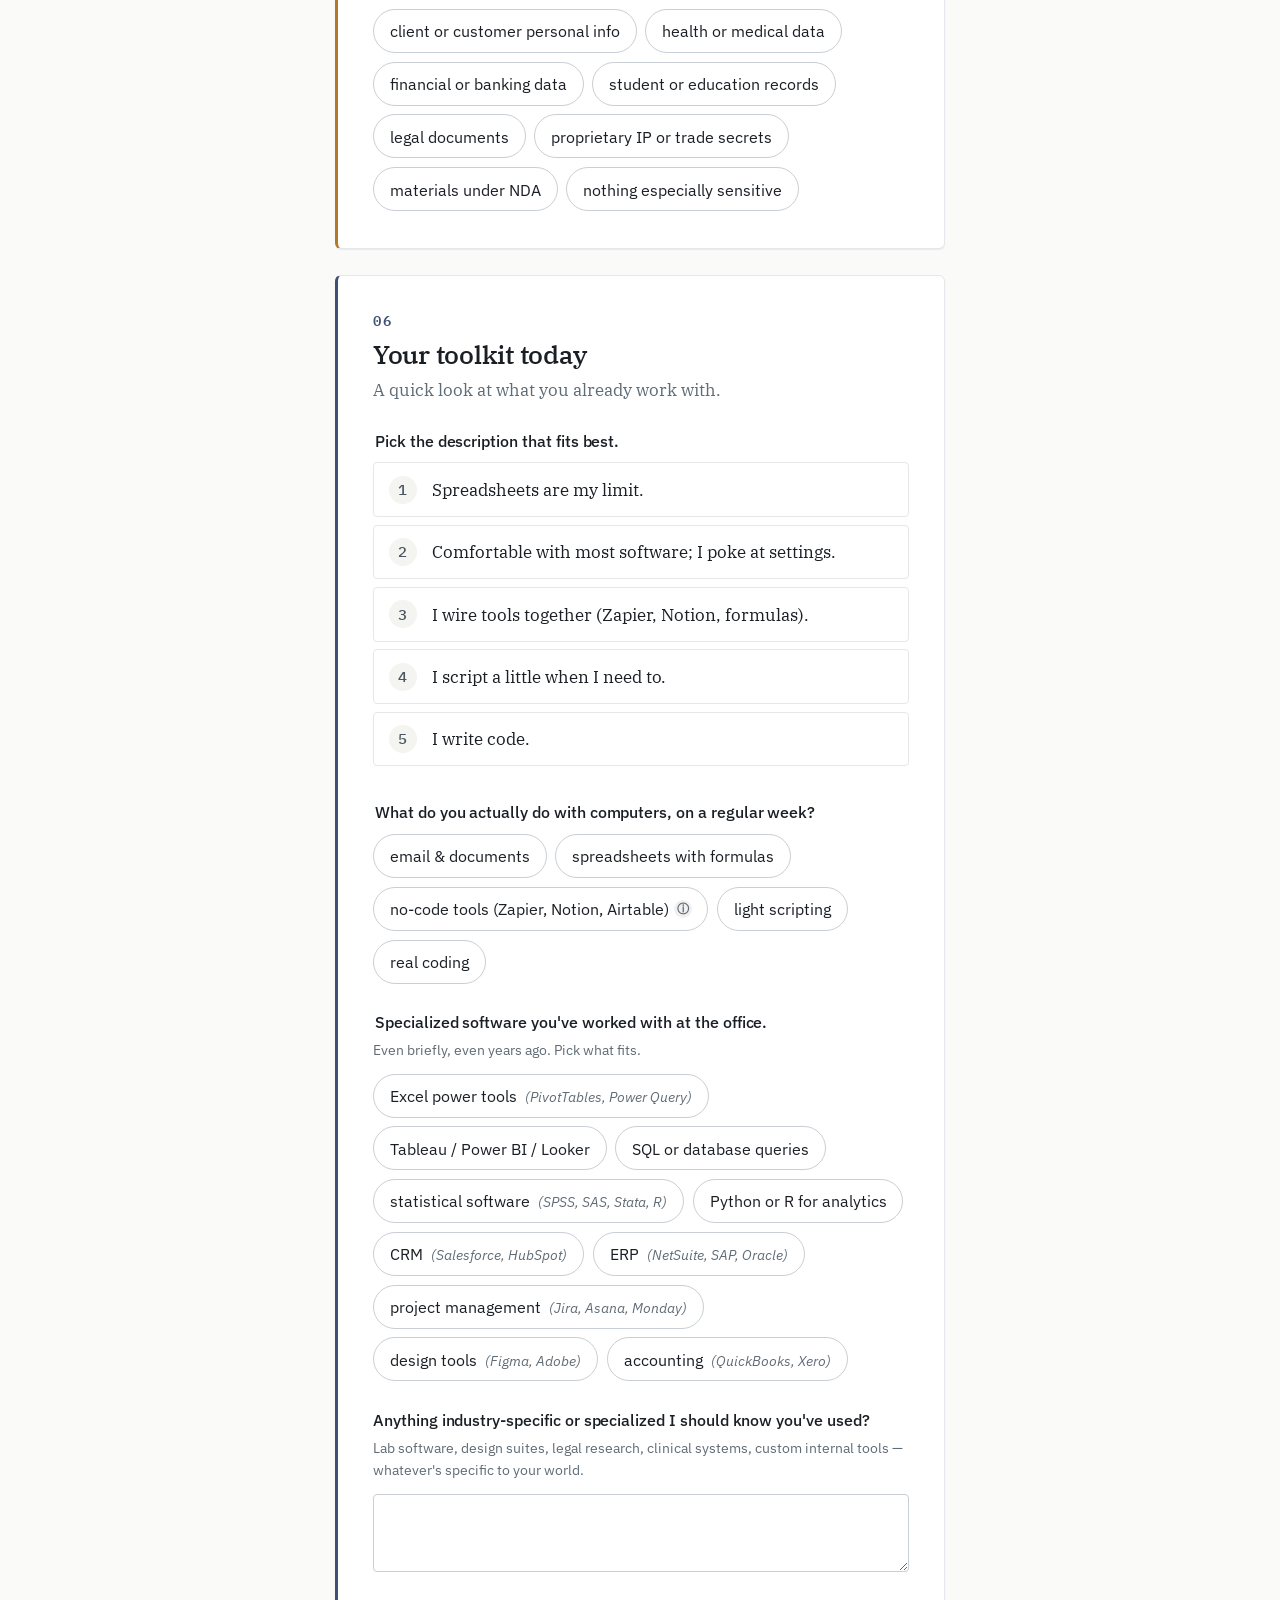
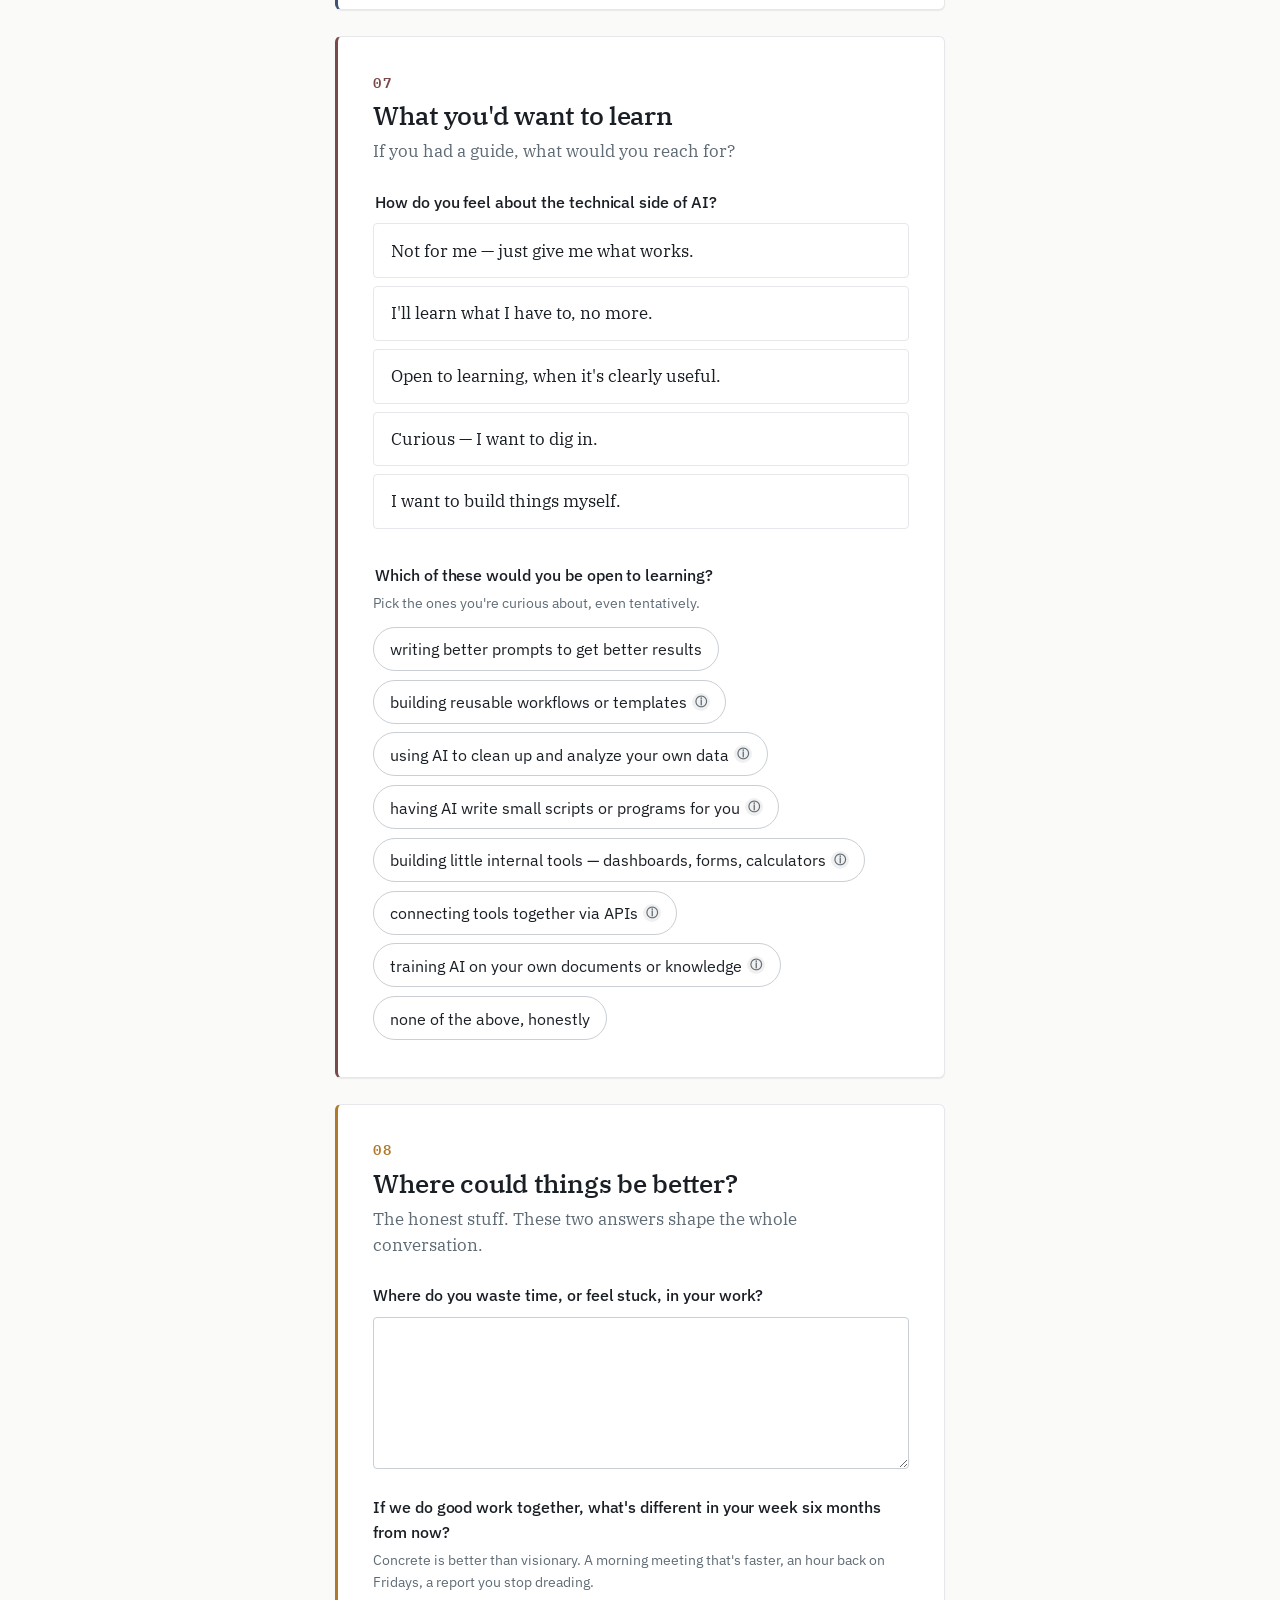
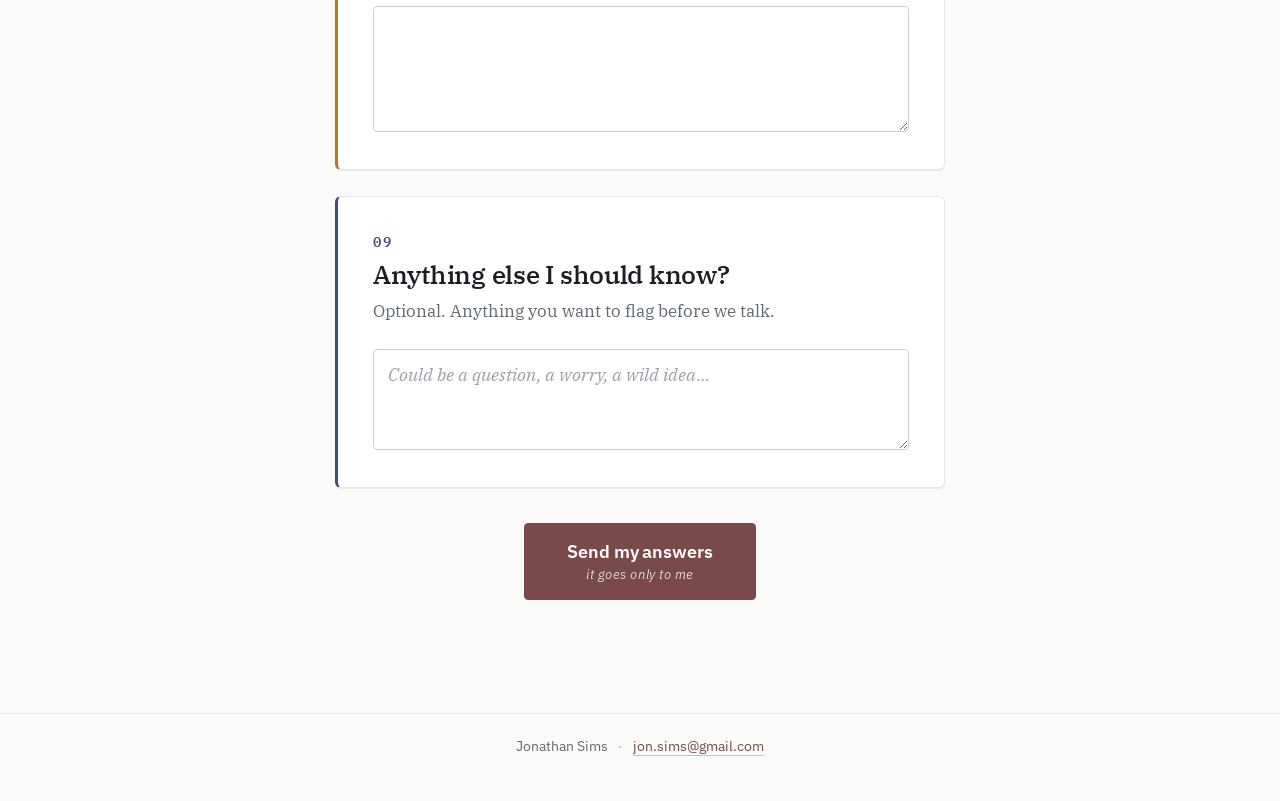
==== commit 4363abe7: "Remove "What you do / your role" field from Hello section Just name now. The role column stays in Co" ====
--- a/for-frank-and-brittney/index.html
+++ b/for-frank-and-brittney/index.html
@@ -41,16 +41,10 @@
         <h2>Hello</h2>
         <p class="card-intro">Let's start easy.</p>
 
-        <div class="field-row">
-          <label class="field">
-            <span class="field-label">Your name</span>
-            <input type="text" name="name" autocomplete="name" required />
-          </label>
-          <label class="field">
-            <span class="field-label">What you do / your role</span>
-            <input type="text" name="role" autocomplete="organization-title" placeholder="e.g. founder, teacher, ops lead&hellip;" />
-          </label>
-        </div>
+        <label class="field">
+          <span class="field-label">Your name</span>
+          <input type="text" name="name" autocomplete="name" required />
+        </label>
       </section>
 
       <!-- 2. AI familiarity -->
--- a/style.css
+++ b/style.css
@@ -613,6 +613,211 @@
   }
 }
 
+/* --------------------------- term popover --------------------------------- */
+
+.term-info {
+  display: inline-flex;
+  align-items: center;
+  justify-content: center;
+  margin-left: 0.4em;
+  width: 18px;
+  height: 18px;
+  border-radius: 50%;
+  font-family: var(--sans);
+  font-size: 0.75em;
+  font-weight: 600;
+  line-height: 1;
+  color: var(--text-muted);
+  background: rgba(0, 0, 0, 0.06);
+  cursor: help;
+  user-select: none;
+  flex-shrink: 0;
+  transition: background 0.12s ease, color 0.12s ease;
+}
+.term-info:hover,
+.term-info:focus-visible {
+  background: var(--accent);
+  color: #FFFFFF;
+  outline: none;
+}
+.chip:has(input:checked) .term-info {
+  background: rgba(255, 255, 255, 0.22);
+  color: #FFFFFF;
+}
+.chip:has(input:checked) .term-info:hover,
+.chip:has(input:checked) .term-info:focus-visible {
+  background: rgba(255, 255, 255, 0.35);
+}
+
+.term-modal {
+  position: fixed;
+  inset: 0;
+  z-index: 100;
+  display: flex;
+  align-items: center;
+  justify-content: center;
+  padding: 1.5rem;
+}
+.term-modal[hidden] { display: none; }
+.term-modal-overlay {
+  position: absolute;
+  inset: 0;
+  background: rgba(26, 31, 37, 0.55);
+}
+.term-modal-card {
+  position: relative;
+  background: var(--bg);
+  border: 1px solid var(--rule-soft);
+  border-left: 3px solid var(--accent);
+  border-radius: var(--radius-lg);
+  box-shadow: 0 10px 40px rgba(31, 42, 51, 0.18);
+  max-width: 460px;
+  width: 100%;
+  padding: 1.5rem 1.5rem 1.25rem;
+}
+.term-modal-title {
+  font-family: var(--serif);
+  font-weight: 500;
+  font-size: 1.2rem;
+  letter-spacing: -0.01em;
+  color: var(--text);
+  margin: 0 0 0.65rem;
+}
+.term-modal-body {
+  font-family: var(--serif);
+  font-size: 1rem;
+  line-height: 1.55;
+  color: var(--charcoal-soft);
+  margin: 0 0 1rem;
+}
+.term-modal-close {
+  font-family: var(--sans);
+  font-size: 0.82rem;
+  font-weight: 500;
+  letter-spacing: 0.04em;
+  text-transform: uppercase;
+  color: var(--accent);
+  background: transparent;
+  border: 1px solid var(--rule-soft);
+  border-radius: var(--radius);
+  padding: 0.45rem 0.95rem;
+  cursor: pointer;
+  transition: border-color 0.12s ease, color 0.12s ease;
+}
+.term-modal-close:hover,
+.term-modal-close:focus-visible {
+  border-color: var(--accent);
+  outline: none;
+}
+
+/* ----------------------- adaptive chip hiding ----------------------------- */
+/* Selection-driven affordances. When a respondent's earlier answer makes
+   later chips clearly not-for-them, we hide them rather than ask. The
+   form.dataset.* attributes are kept in sync by applyAdaptiveRules() in
+   form.js; CSS does the actual hide. */
+
+form[data-curiosity="not_for_me"] .chip:has(input[value="scripts"]),
+form[data-curiosity="not_for_me"] .chip:has(input[name="learning_openness"][value="little_tools"]),
+form[data-curiosity="not_for_me"] .chip:has(input[name="learning_openness"][value="apis"]),
+form[data-curiosity="reluctant"]  .chip:has(input[value="scripts"]),
+form[data-curiosity="reluctant"]  .chip:has(input[name="learning_openness"][value="little_tools"]),
+form[data-curiosity="reluctant"]  .chip:has(input[name="learning_openness"][value="apis"]) {
+  display: none;
+}
+
+form[data-tech-comfort="1"] .chip:has(input[name="specialized_software"][value="sql"]),
+form[data-tech-comfort="1"] .chip:has(input[name="specialized_software"][value="python_r"]),
+form[data-tech-comfort="1"] .chip:has(input[name="specialized_software"][value="stats"]),
+form[data-tech-comfort="1"] .chip:has(input[name="specialized_software"][value="erp"]) {
+  display: none;
+}
+
+form[data-ai-familiarity="1"] .chip:has(input[name="ai_concepts_known"][value="api"]),
+form[data-ai-familiarity="1"] .chip:has(input[name="ai_concepts_known"][value="rag"]),
+form[data-ai-familiarity="1"] .chip:has(input[name="ai_concepts_known"][value="agents"]) {
+  display: none;
+}
+
+/* --------------------------- resources panel ------------------------------ */
+/* Rendered into the thank-you state on successful submit. Two stacked
+   blocks: "Get set up" (always shown) + "A few things to read or watch"
+   (personalized). */
+
+.resources {
+  margin-top: 2.5rem;
+  text-align: left;
+}
+
+.resources-block + .resources-block {
+  margin-top: 2.2rem;
+  padding-top: 2rem;
+  border-top: 1px solid var(--rule-faint);
+}
+
+.resources-block .kicker {
+  text-align: left;
+  margin-bottom: 0.5rem;
+}
+
+.resources-intro {
+  font-family: var(--serif);
+  font-size: 0.98rem;
+  color: var(--charcoal-soft);
+  margin: 0 0 1.3rem;
+  max-width: 56ch;
+}
+
+.resource-list {
+  list-style: none;
+  padding: 0;
+  margin: 0;
+  display: grid;
+  gap: 1rem;
+}
+
+.resource-card {
+  background: var(--bg);
+  border: 1px solid var(--rule-faint);
+  border-left: 3px solid var(--accent);
+  border-radius: var(--radius);
+  padding: 1rem 1.1rem 1.05rem;
+}
+
+.resource-title {
+  display: inline-block;
+  font-family: var(--sans);
+  font-weight: 600;
+  font-size: 1.02rem;
+  letter-spacing: -0.005em;
+  color: var(--accent);
+  text-decoration: none;
+  border-bottom: 1px solid rgba(0, 0, 0, 0);
+  margin: 0 0 0.2rem;
+  transition: border-color 0.12s ease;
+}
+.resource-title:hover,
+.resource-title:focus-visible {
+  border-bottom-color: var(--accent);
+  outline: none;
+}
+
+.resource-meta {
+  font-family: var(--mono);
+  font-size: 0.7rem;
+  letter-spacing: 0.1em;
+  text-transform: uppercase;
+  color: var(--text-muted);
+  margin: 0 0 0.55rem;
+}
+
+.resource-summary {
+  font-family: var(--serif);
+  font-size: 0.95rem;
+  line-height: 1.5;
+  color: var(--text);
+  margin: 0;
+}
+
 /* ------------------------- reduced motion --------------------------------- */
 
 @media (prefers-reduced-motion: reduce) {
